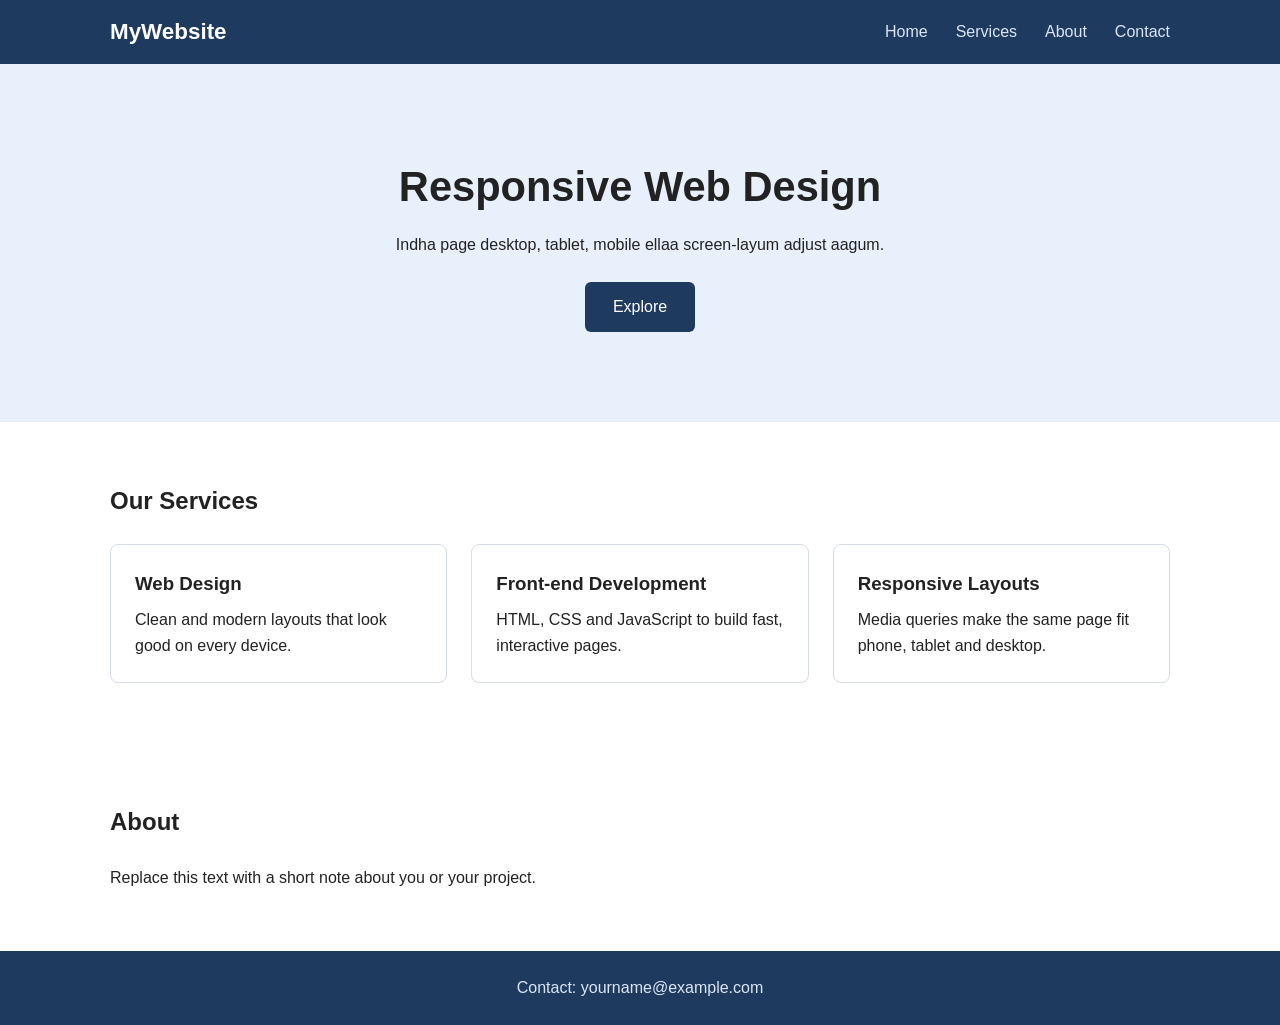
==== level2/task2-responsive/index.html @ 43bdda14 "Complete Cognifyz Level 2 and Level 3 tasks" ====
<!DOCTYPE html>
<html lang="en">
<head>
  <meta charset="UTF-8">
  <!-- Idhu illana responsive work aagadhu -->
  <meta name="viewport" content="width=device-width, initial-scale=1.0">
  <title>Responsive Page | Cognifyz Level 2 Task 2</title>
  <link rel="stylesheet" href="style.css">
</head>
<body>

  <header class="site-header">
    <nav class="navbar">
      <a href="#home" class="logo">MyWebsite</a>

      <!-- Hamburger: checkbox + label trick (no JavaScript) -->
      <input type="checkbox" id="menu-toggle" class="menu-toggle">
      <label for="menu-toggle" class="hamburger" aria-label="Toggle menu">
        <span></span>
        <span></span>
        <span></span>
      </label>

      <ul class="nav-links">
        <li><a href="#home">Home</a></li>
        <li><a href="#services">Services</a></li>
        <li><a href="#about">About</a></li>
        <li><a href="#contact">Contact</a></li>
      </ul>
    </nav>
  </header>

  <main>
    <section class="hero" id="home">
      <h1>Responsive Web Design</h1>
      <p>Indha page desktop, tablet, mobile ellaa screen-layum adjust aagum.</p>
      <a href="#services" class="btn">Explore</a>
    </section>

    <section class="section" id="services">
      <h2>Our Services</h2>
      <div class="cards">
        <article class="card">
          <h3>Web Design</h3>
          <p>Clean and modern layouts that look good on every device.</p>
        </article>
        <article class="card">
          <h3>Front-end Development</h3>
          <p>HTML, CSS and JavaScript to build fast, interactive pages.</p>
        </article>
        <article class="card">
          <h3>Responsive Layouts</h3>
          <p>Media queries make the same page fit phone, tablet and desktop.</p>
        </article>
      </div>
    </section>

    <section class="section" id="about">
      <h2>About</h2>
      <p>Replace this text with a short note about you or your project.</p>
    </section>
  </main>

  <footer class="site-footer" id="contact">
    <p>Contact: yourname@example.com</p>
  </footer>

</body>
</html>
---- level2/task2-responsive/style.css ----
/* ---------- Basics ---------- */
* {
    margin: 0;
    padding: 0;
    box-sizing: border-box;
  }
  
  html {
    scroll-behavior: smooth;
  }
  
  body {
    font-family: "Segoe UI", Arial, sans-serif;
    line-height: 1.6;
    color: #222;
  }
  
  a {
    text-decoration: none;
  }
  
  /* ---------- Navbar (desktop first) ---------- */
  .site-header {
    background: #1f3a5f;
    position: sticky;
    top: 0;
    z-index: 10;
  }
  
  .navbar {
    max-width: 1100px;
    margin: 0 auto;
    padding: 14px 20px;
    display: flex;
    justify-content: space-between;
    align-items: center;
  }
  
  .logo {
    color: #fff;
    font-size: 1.4rem;
    font-weight: 700;
  }
  
  .nav-links {
    list-style: none;
    display: flex;
    gap: 28px;
  }
  
  .nav-links a {
    color: #dbe6f5;
    font-weight: 500;
  }
  
  .nav-links a:hover {
    color: #fff;
  }
  
  /* Hamburger hidden on desktop */
  .menu-toggle {
    display: none;
  }
  
  .hamburger {
    display: none;
    flex-direction: column;
    gap: 5px;
    cursor: pointer;
  }
  
  .hamburger span {
    width: 26px;
    height: 3px;
    background: #fff;
    border-radius: 2px;
    transition: transform 0.3s, opacity 0.3s;
  }
  
  /* ---------- Hero ---------- */
  .hero {
    text-align: center;
    padding: 90px 20px;
    background: #e8f0fb;
  }
  
  .hero h1 {
    font-size: 2.6rem;
    margin-bottom: 12px;
  }
  
  .hero p {
    max-width: 560px;
    margin: 0 auto 24px;
  }
  
  .btn {
    display: inline-block;
    padding: 12px 28px;
    background: #1f3a5f;
    color: #fff;
    border-radius: 6px;
  }
  
  .btn:hover {
    background: #2d5287;
  }
  
  /* ---------- Sections and cards ---------- */
  .section {
    max-width: 1100px;
    margin: 0 auto;
    padding: 60px 20px;
  }
  
  .section h2 {
    margin-bottom: 24px;
  }
  
  /* 3 columns on desktop */
  .cards {
    display: grid;
    grid-template-columns: repeat(3, 1fr);
    gap: 24px;
  }
  
  .card {
    padding: 24px;
    border: 1px solid #d5dce6;
    border-radius: 8px;
  }
  
  .card h3 {
    margin-bottom: 8px;
  }
  
  .site-footer {
    background: #1f3a5f;
    color: #dbe6f5;
    text-align: center;
    padding: 24px 20px;
  }
  
  /* ---------- Tablet: 2 columns ---------- */
  @media (max-width: 900px) {
    .cards {
      grid-template-columns: repeat(2, 1fr);
    }
  
    .hero h1 {
      font-size: 2.2rem;
    }
  }
  
  /* ---------- Mobile: hamburger + 1 column ---------- */
  @media (max-width: 768px) {
    .hamburger {
      display: flex;
    }
  
    /* Menu hidden by default on mobile */
    .nav-links {
      display: none;
      flex-direction: column;
      gap: 0;
      position: absolute;
      top: 100%;
      left: 0;
      width: 100%;
      background: #1f3a5f;
    }
  
    .nav-links li a {
      display: block;
      padding: 14px 20px;
      border-top: 1px solid rgba(255, 255, 255, 0.15);
    }
  
    /* Checkbox checked -> show the menu */
    .menu-toggle:checked ~ .nav-links {
      display: flex;
    }
  
    /* Hamburger turns into an X */
    .menu-toggle:checked + .hamburger span:nth-child(1) {
      transform: translateY(8px) rotate(45deg);
    }
  
    .menu-toggle:checked + .hamburger span:nth-child(2) {
      opacity: 0;
    }
  
    .menu-toggle:checked + .hamburger span:nth-child(3) {
      transform: translateY(-8px) rotate(-45deg);
    }
  
    .cards {
      grid-template-columns: 1fr;
    }
  
    .hero {
      padding: 60px 20px;
    }
  
    .hero h1 {
      font-size: 1.8rem;
    }
  }
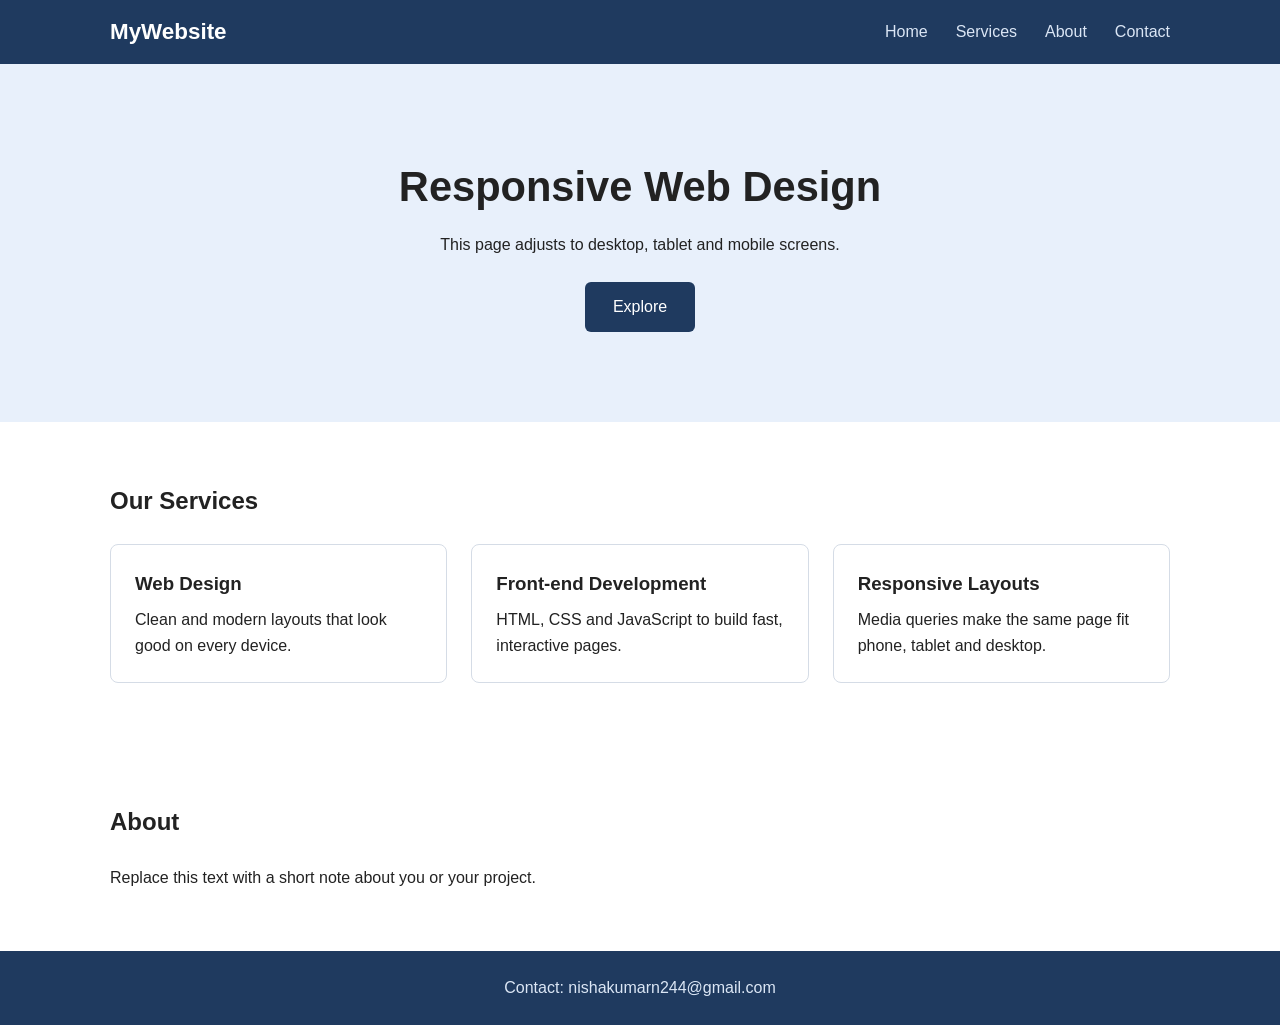
==== commit 55a17362: "Customize tasks with my own content" ====
--- a/level2/task2-responsive/index.html
+++ b/level2/task2-responsive/index.html
@@ -33,7 +33,7 @@
   <main>
     <section class="hero" id="home">
       <h1>Responsive Web Design</h1>
-      <p>Indha page desktop, tablet, mobile ellaa screen-layum adjust aagum.</p>
+      <p>This page adjusts to desktop, tablet and mobile screens.</p>
       <a href="#services" class="btn">Explore</a>
     </section>
 
@@ -62,7 +62,7 @@
   </main>
 
   <footer class="site-footer" id="contact">
-    <p>Contact: yourname@example.com</p>
+    <p>Contact: nishakumarn244@gmail.com</p>
   </footer>
 
 </body>
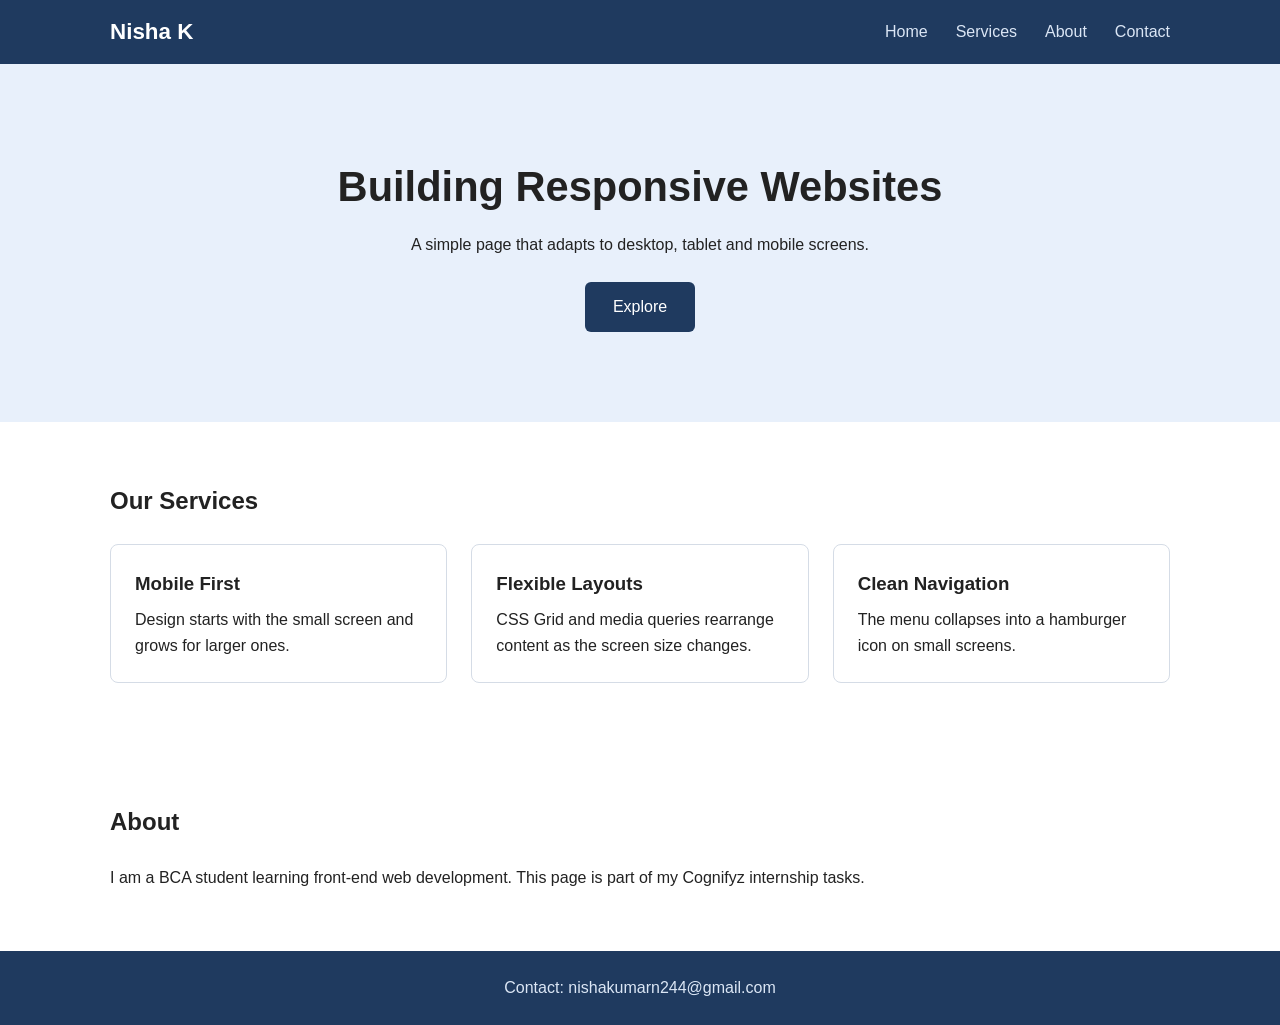
==== commit 0b6bee24: "Update text content for all tasks" ====
--- a/level2/task2-responsive/index.html
+++ b/level2/task2-responsive/index.html
@@ -2,7 +2,7 @@
 <html lang="en">
 <head>
   <meta charset="UTF-8">
-  <!-- Idhu illana responsive work aagadhu -->
+  <!-- Required for responsive layout on mobile screens -->
   <meta name="viewport" content="width=device-width, initial-scale=1.0">
   <title>Responsive Page | Cognifyz Level 2 Task 2</title>
   <link rel="stylesheet" href="style.css">
@@ -11,7 +11,7 @@
 
   <header class="site-header">
     <nav class="navbar">
-      <a href="#home" class="logo">MyWebsite</a>
+      <a href="#home" class="logo">Nisha K</a>
 
       <!-- Hamburger: checkbox + label trick (no JavaScript) -->
       <input type="checkbox" id="menu-toggle" class="menu-toggle">
@@ -32,8 +32,8 @@
 
   <main>
     <section class="hero" id="home">
-      <h1>Responsive Web Design</h1>
-      <p>This page adjusts to desktop, tablet and mobile screens.</p>
+      <h1>Building Responsive Websites</h1>
+      <p>A simple page that adapts to desktop, tablet and mobile screens.</p>
       <a href="#services" class="btn">Explore</a>
     </section>
 
@@ -41,23 +41,23 @@
       <h2>Our Services</h2>
       <div class="cards">
         <article class="card">
-          <h3>Web Design</h3>
-          <p>Clean and modern layouts that look good on every device.</p>
+          <h3>Mobile First</h3>
+          <p>Design starts with the small screen and grows for larger ones.</p>
         </article>
         <article class="card">
-          <h3>Front-end Development</h3>
-          <p>HTML, CSS and JavaScript to build fast, interactive pages.</p>
+          <h3>Flexible Layouts</h3>
+          <p>CSS Grid and media queries rearrange content as the screen size changes.</p>
         </article>
         <article class="card">
-          <h3>Responsive Layouts</h3>
-          <p>Media queries make the same page fit phone, tablet and desktop.</p>
+          <h3>Clean Navigation</h3>
+          <p>The menu collapses into a hamburger icon on small screens.</p>
         </article>
       </div>
     </section>
 
     <section class="section" id="about">
       <h2>About</h2>
-      <p>Replace this text with a short note about you or your project.</p>
+      <p>I am a BCA student learning front-end web development. This page is part of my Cognifyz internship tasks.</p>
     </section>
   </main>
 
